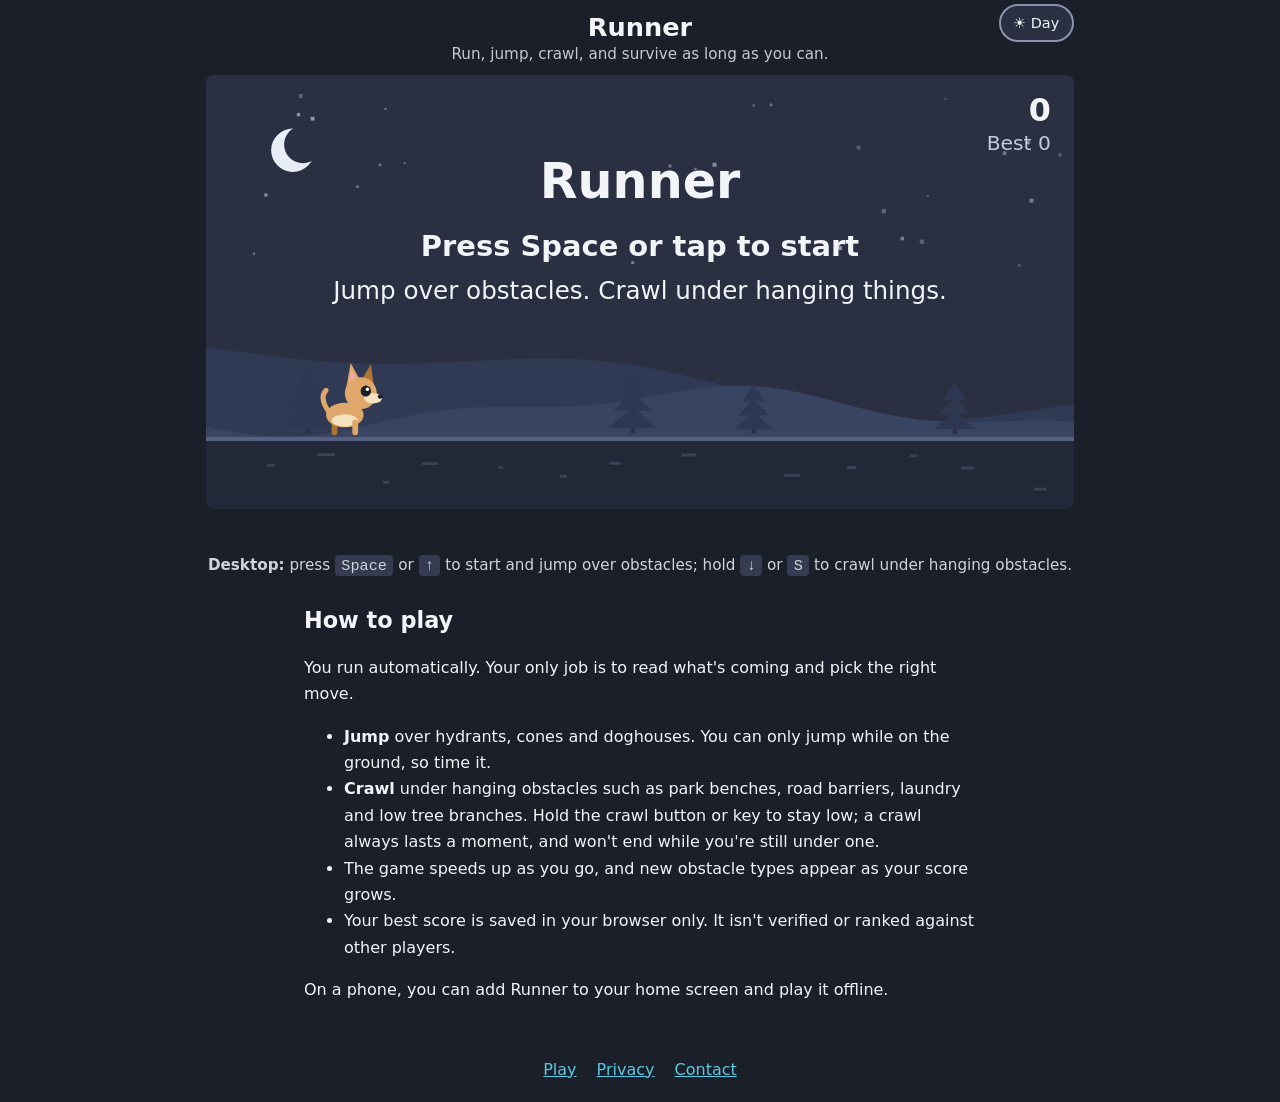
==== index.html @ 1e322326 "Initial commit: Runner endless runner game Vanilla JS and canvas endless runner (PWA): chihuahua cha" ====
<!DOCTYPE html>
<html lang="en">
<head>
  <meta charset="utf-8">
  <meta name="viewport" content="width=device-width, initial-scale=1, viewport-fit=cover">
  <meta name="theme-color" content="#1b1f2a">
  <title>Runner – Free Endless Runner Game</title>
  <meta name="description" content="Play Runner, a free endless runner you can start instantly. Jump over hydrants and cones, crawl under what hangs overhead, and beat your best score. No download or sign-up.">
  <meta property="og:type" content="website">
  <meta property="og:title" content="Runner – Free Endless Runner Game">
  <meta property="og:description" content="Jump over hydrants and cones, crawl under what hangs overhead, and beat your best score. Plays instantly on desktop and mobile.">
  <meta name="twitter:card" content="summary">
  <link rel="icon" href="icons/favicon.svg" type="image/svg+xml">
  <link rel="icon" href="icons/favicon-32.png" sizes="32x32" type="image/png">
  <link rel="apple-touch-icon" href="icons/apple-touch-icon.png">
  <link rel="manifest" href="manifest.webmanifest">
  <meta name="mobile-web-app-capable" content="yes">
  <meta name="apple-mobile-web-app-capable" content="yes">
  <meta name="apple-mobile-web-app-title" content="Runner">
  <meta name="apple-mobile-web-app-status-bar-style" content="black-translucent">
  <link rel="stylesheet" href="styles/main.css">
</head>
<body>
  <header class="site-header">
    <h1>Runner</h1>
    <p class="tagline">Run, jump, crawl, and survive as long as you can.</p>
    <button id="theme-btn" class="theme-btn" type="button" aria-label="Switch to day theme">☀ Day</button>
  </header>

  <main>
    <!-- Portrait: canvas on top, Crawl (left) and Jump (right) below.
         Landscape/short screens: Crawl | canvas | Jump. -->
    <div class="stage">
      <div class="game-wrap">
        <canvas id="game" width="600" height="300" aria-label="Endless runner game"></canvas>
        <div id="end-actions" class="end-actions" hidden>
          <button id="restart" class="btn" type="button">Restart</button>
          <button id="share-btn" class="btn btn-secondary" type="button">Share</button>
        </div>
      </div>
      <button id="slide-btn" class="ctl ctl-slide" type="button" data-game-control aria-label="Crawl (hold)">
        <span class="ctl-icon" aria-hidden="true">▼</span>Crawl<small>hold</small>
      </button>
      <button id="jump-btn" class="ctl ctl-jump" type="button" data-game-control aria-label="Jump">
        <span class="ctl-icon" aria-hidden="true">▲</span>Jump
      </button>
    </div>
    <p id="share-note" class="share-note" role="status" aria-live="polite"></p>
    <p id="status" class="sr-only" role="status" aria-live="polite"></p>
    <p id="load-error" class="notice" hidden>The game didn't load. Try refreshing the page, or use a current browser.</p>
    <noscript><p class="notice">Runner needs JavaScript to play. Please enable it and reload.</p></noscript>

    <p class="instructions">
      <span class="hint-keys"><strong>Desktop:</strong> press <kbd>Space</kbd> or <kbd>↑</kbd> to start and jump over obstacles;
      hold <kbd>↓</kbd> or <kbd>S</kbd> to crawl under hanging obstacles.</span>
      <span class="hint-touch"><strong>Touch:</strong> tap <b>Jump</b> to start and hop over obstacles; hold <b>Crawl</b> to go under hanging obstacles.</span>
    </p>

    <section class="prose" aria-labelledby="how-title">
      <h2 id="how-title">How to play</h2>
      <p>You run automatically. Your only job is to read what's coming and pick the right move.</p>
      <ul>
        <li><strong>Jump</strong> over hydrants, cones and doghouses. You can only jump while on the ground, so time it.</li>
        <li><strong>Crawl</strong> under hanging obstacles such as park benches, road barriers, laundry and low tree branches. Hold the crawl button or key to stay low; a crawl always lasts a moment, and won't end while you're still under one.</li>
        <li>The game speeds up as you go, and new obstacle types appear as your score grows.</li>
        <li>Your best score is saved in your browser only. It isn't verified or ranked against other players.</li>
      </ul>
      <p>On a phone, you can add Runner to your home screen and play it offline.</p>
    </section>
  </main>

  <footer class="site-footer">
    <nav aria-label="Footer">
      <a href="index.html">Play</a>
      <a href="privacy.html">Privacy</a>
      <a href="contact.html">Contact</a>
    </nav>
  </footer>

  <script type="module" src="scripts/main.js"></script>
  <script>
    // If the game scripts failed to load, say so instead of leaving a blank canvas.
    setTimeout(function () {
      if (!window.__gameStarted) document.getElementById('load-error').hidden = false;
    }, 4000);
  </script>
</body>
</html>
---- styles/main.css ----
:root {
  --bg: #1b1f2a;
  --fg: #f2f4f8;
  --accent: #ffb347;
  --panel: #2a3042;
  --slide: #5ac8e0;
  --jump: #ffb347;
  --gutter: 1rem;
}

* { box-sizing: border-box; }

html { -webkit-text-size-adjust: 100%; }

body {
  margin: 0;
  min-height: 100vh;
  min-height: 100dvh;
  background: var(--bg);
  color: var(--fg);
  font-family: system-ui, -apple-system, "Segoe UI", sans-serif;
  display: flex;
  flex-direction: column;
  align-items: center;
  /* keep content clear of notches and the home indicator */
  padding: env(safe-area-inset-top) env(safe-area-inset-right) env(safe-area-inset-bottom) env(safe-area-inset-left);
}

.site-header { text-align: center; padding: 0.75rem var(--gutter) 0; }
.site-header h1 { margin: 0; font-size: 1.6rem; }
.tagline { margin: 0.2rem 0 0.75rem; opacity: 0.8; font-size: 0.95rem; }

main { width: 100%; max-width: 900px; padding: 0 var(--gutter) 1.5rem; }

/* Portrait / default: canvas on top, Slide left and Jump right underneath. */
.stage {
  display: grid;
  grid-template-columns: 1fr 1fr;
  grid-template-areas:
    "game  game"
    "slide jump";
  gap: 0.75rem;
}

.game-wrap { grid-area: game; position: relative; width: 100%; }

/* touch-action only on the game surface and controls so the rest of the page still scrolls */
canvas {
  display: block;
  width: 100%;
  aspect-ratio: 2 / 1;
  height: auto;
  background: var(--panel);
  border-radius: 8px;
  touch-action: none;
  user-select: none;
  -webkit-user-select: none;
  -webkit-touch-callout: none;
  -webkit-tap-highlight-color: transparent;
}

[hidden] { display: none !important; }

/* Game Over actions, centred over the lower part of the canvas. */
.end-actions {
  position: absolute;
  left: 50%;
  top: 46%; /* below the score text, above the runner */
  transform: translateX(-50%);
  display: flex;
  gap: 0.6rem;
}

.btn {
  padding: 0.7rem 1.4rem;
  min-height: 44px;
  font: inherit;
  font-size: clamp(0.95rem, 3.4vw, 1.1rem);
  font-weight: 600;
  color: #1b1f2a;
  background: var(--accent);
  border: 2px solid var(--accent);
  border-radius: 6px;
  cursor: pointer;
}
.btn-secondary { background: transparent; color: var(--fg); border-color: #8a93b0; }
.btn:focus-visible { outline: 3px solid #fff; outline-offset: 2px; }
.btn:disabled { opacity: 0.6; cursor: default; }

.share-note { min-height: 1.4em; margin: 0.5rem 0 0; text-align: center; font-size: 0.9rem; color: #c4cbe0; word-break: break-all; }

.notice {
  background: #3a2f2f;
  border: 1px solid #8a5a5a;
  border-radius: 6px;
  padding: 0.75rem 1rem;
  text-align: center;
}

/* Text pages and the How to play section. */
.prose { max-width: 42rem; margin: 1.5rem auto 0; line-height: 1.65; }
.prose h2 { font-size: 1.4rem; margin: 0 0 0.5rem; }
.prose h3 { font-size: 1.1rem; margin: 1.5rem 0 0.25rem; }
.prose a, .site-footer a { color: var(--slide); }
.muted { opacity: 0.7; font-size: 0.9rem; }
.home-link { color: inherit; text-decoration: none; }

.form { display: grid; gap: 0.5rem; margin: 1rem 0; }
.form label { font-weight: 600; }
.form input, .form textarea {
  font: inherit;
  padding: 0.6rem 0.75rem;
  color: var(--fg);
  background: var(--panel);
  border: 1px solid #566080;
  border-radius: 6px;
}
.form .btn { justify-self: start; margin-top: 0.5rem; }
.form-result { margin: 0; min-height: 1.4em; }
.hp { position: absolute; left: -9999px; width: 1px; height: 1px; overflow: hidden; }

.site-footer { width: 100%; padding: 1rem var(--gutter) 1.5rem; text-align: center; margin-top: auto; }
.site-footer nav { display: flex; gap: 1.25rem; justify-content: center; }

/* On-screen controls. Large touch targets, labelled with text and an arrow icon
   (not colour alone). Hidden on mouse-and-keyboard devices. */
.ctl {
  display: flex;
  flex-direction: column;
  align-items: center;
  justify-content: center;
  gap: 0.15rem;
  min-height: clamp(120px, 26dvh, 220px);
  border: 0;
  border-radius: 16px;
  font: inherit;
  font-size: 1.5rem;
  font-weight: 700;
  color: #1b1f2a;
  touch-action: none;
  user-select: none;
  -webkit-user-select: none;
  -webkit-touch-callout: none;
  -webkit-tap-highlight-color: transparent;
  cursor: pointer;
}
.ctl small { font-size: 0.8rem; font-weight: 600; opacity: 0.75; }
.ctl-icon { font-size: 1.6rem; line-height: 1; }
.ctl-slide { grid-area: slide; background: var(--slide); }
.ctl-jump { grid-area: jump; background: var(--jump); }
.ctl.pressed { transform: scale(0.97); filter: brightness(0.85); }
.ctl:focus-visible { outline: 3px solid #fff; outline-offset: 2px; }

@media (hover: hover) and (pointer: fine) {
  .ctl { display: none; }
  .stage { grid-template-areas: "game game"; }
  .hint-touch { display: none; }
}
@media (hover: none), (pointer: coarse) {
  .hint-keys { display: none; }
}

/* Landscape phones / short viewports: Slide | canvas | Jump, so nothing overflows. */
@media (orientation: landscape) and (max-height: 520px) {
  .site-header { display: none; }
  main { max-width: none; padding: 0.5rem var(--gutter); }
  .stage {
    grid-template-columns: minmax(90px, 1fr) minmax(0, 2.4fr) minmax(90px, 1fr);
    grid-template-areas: "slide game jump";
    align-items: stretch;
  }
  .ctl { min-height: 0; }
  .instructions { display: none; }
}

.sr-only {
  position: absolute;
  width: 1px;
  height: 1px;
  margin: -1px;
  padding: 0;
  overflow: hidden;
  clip: rect(0 0 0 0);
  white-space: nowrap;
  border: 0;
}

.instructions { text-align: center; opacity: 0.85; line-height: 1.6; font-size: 0.95rem; }
kbd {
  background: #3a4258;
  border-radius: 4px;
  padding: 0.1rem 0.4rem;
}

/* Theme toggle, top right of the header. */
.site-header { position: relative; width: 100%; max-width: 900px; }
.theme-btn {
  position: absolute;
  top: 0.25rem;
  right: var(--gutter);
  height: 38px;
  padding: 0 0.8rem;
  background: var(--panel);
  color: var(--fg);
  border: 2px solid #8a93b0;
  border-radius: 999px;
  font: inherit;
  font-size: 0.9rem;
  cursor: pointer;
}
.theme-btn:focus-visible { outline: 3px solid var(--accent); outline-offset: 2px; }

/* Game Over buttons sit on the sky, so the outlined one needs its own backing in daylight. */
[data-theme="day"] .btn-secondary { background: rgba(27, 31, 42, 0.8); }
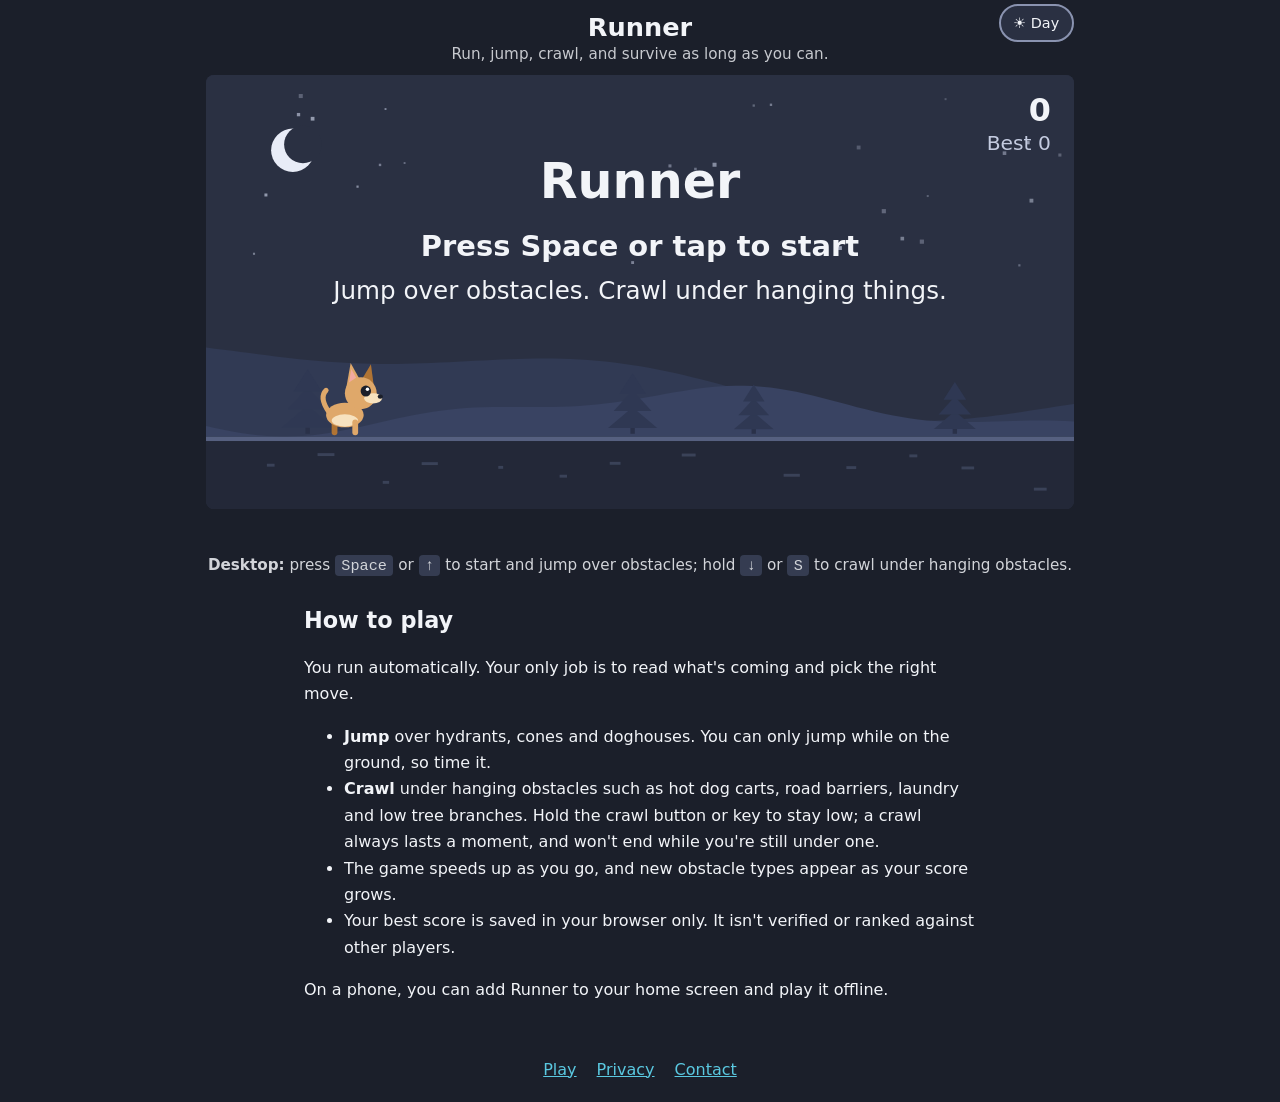
==== commit 77d77789: "Replace night bench with a hot dog cart; widen short overhead - Night's short overhead is now a hot " ====
--- a/index.html
+++ b/index.html
@@ -61,7 +61,7 @@
       <p>You run automatically. Your only job is to read what's coming and pick the right move.</p>
       <ul>
         <li><strong>Jump</strong> over hydrants, cones and doghouses. You can only jump while on the ground, so time it.</li>
-        <li><strong>Crawl</strong> under hanging obstacles such as park benches, road barriers, laundry and low tree branches. Hold the crawl button or key to stay low; a crawl always lasts a moment, and won't end while you're still under one.</li>
+        <li><strong>Crawl</strong> under hanging obstacles such as hot dog carts, road barriers, laundry and low tree branches. Hold the crawl button or key to stay low; a crawl always lasts a moment, and won't end while you're still under one.</li>
         <li>The game speeds up as you go, and new obstacle types appear as your score grows.</li>
         <li>Your best score is saved in your browser only. It isn't verified or ranked against other players.</li>
       </ul>
